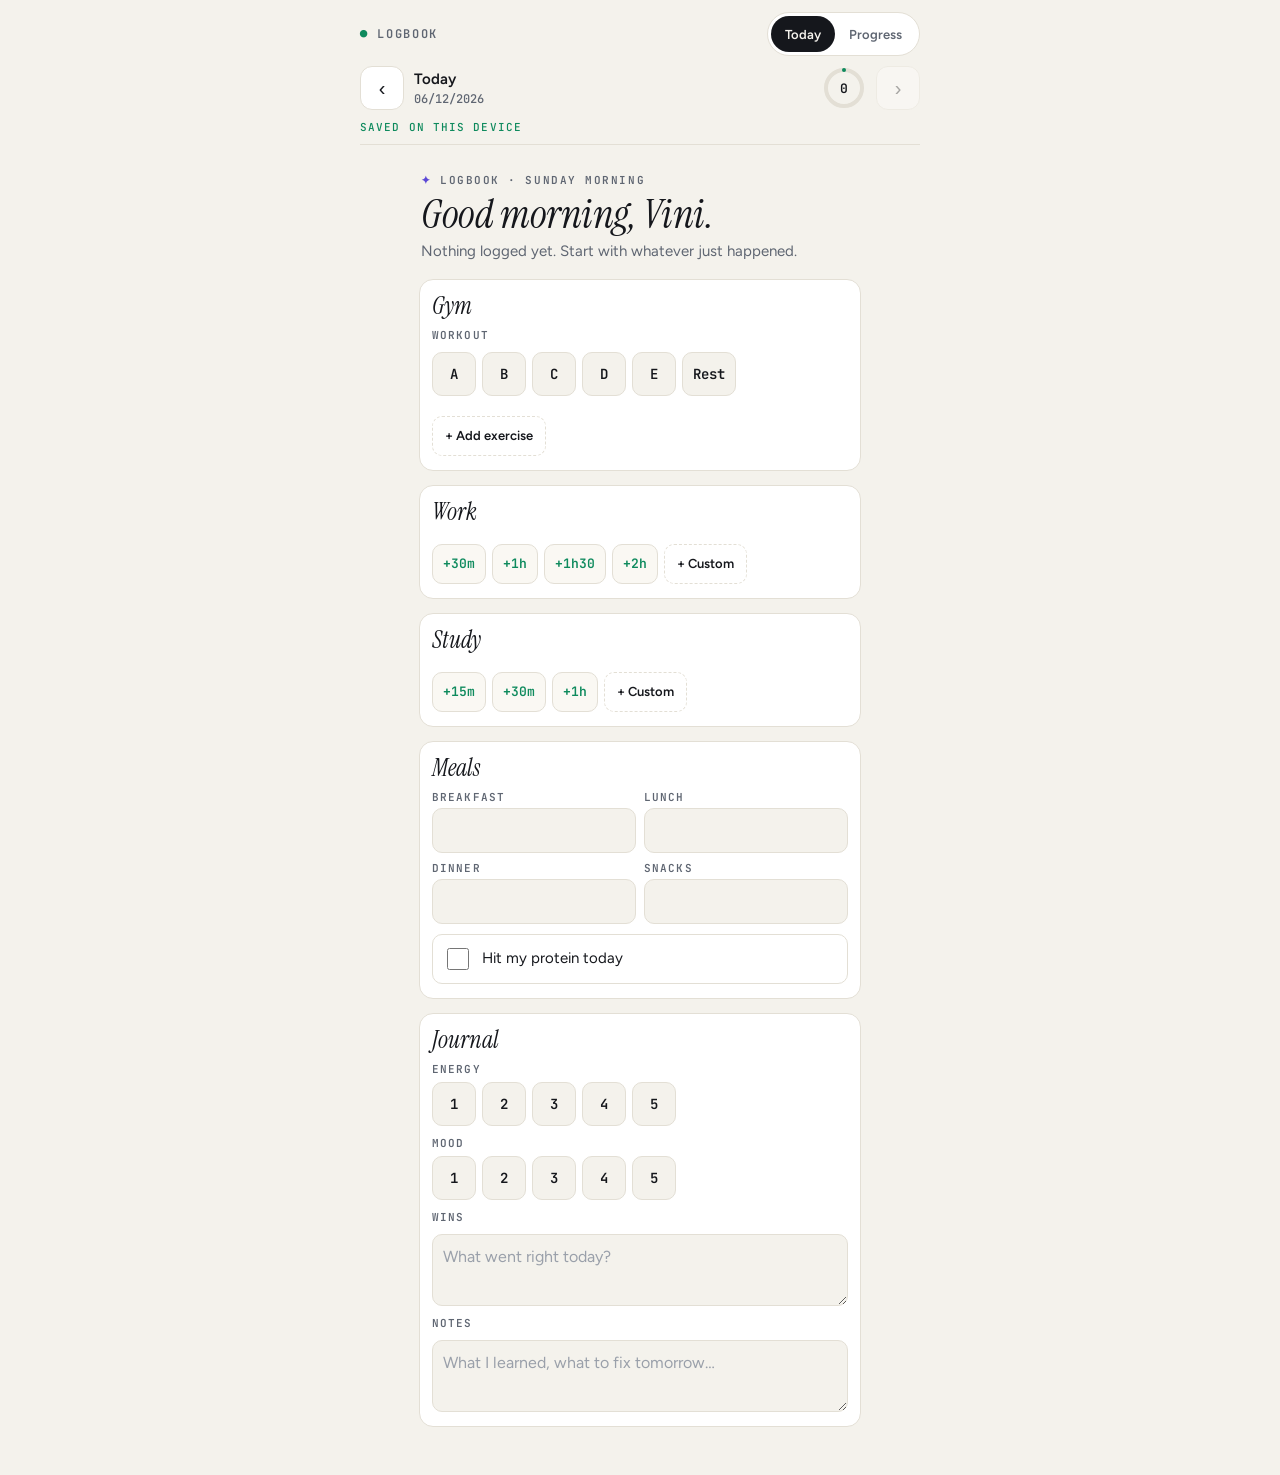
==== index.html @ b7c12eef "Port prototype to a PWA: split files, offline cache, icons, backup reminder Co-Authored-By: Claude O" ====
<!DOCTYPE html>
<html lang="en">
<head>
<meta charset="utf-8">
<meta name="viewport" content="width=device-width,initial-scale=1,viewport-fit=cover">
<meta name="theme-color" content="#0B0E14">
<link rel="manifest" href="manifest.json">
<link rel="icon" type="image/png" sizes="192x192" href="icons/icon-192.png">
<link rel="apple-touch-icon" href="icons/apple-touch-icon.png">
<meta name="apple-mobile-web-app-capable" content="yes">
<meta name="apple-mobile-web-app-status-bar-style" content="black-translucent">
<meta name="apple-mobile-web-app-title" content="Logbook">
<title>Vini's Logbook</title>
<link rel="preconnect" href="https://fonts.googleapis.com">
<link rel="stylesheet" href="https://fonts.googleapis.com/css2?family=Instrument+Serif:ital@0;1&family=Figtree:wght@400;500;600;700&family=JetBrains+Mono:wght@400;500;600&display=swap">
<link rel="stylesheet" href="styles.css">
</head>
<body>
<div class="wrap">
  <header>
    <div class="toprow">
      <div class="brand"><i>●</i> Logbook</div>
      <div class="tabs" role="tablist">
        <button id="tab-today" role="tab" aria-selected="true">Today</button>
        <button id="tab-progress" role="tab" aria-selected="false">Progress</button>
      </div>
    </div>
    <div class="datebar" id="datebar">
      <button class="iconbtn" id="prev" aria-label="Previous day">‹</button>
      <div class="d"><b id="dateMain"></b><small id="dateSub"></small></div>
      <div class="ring" title="Sections logged">
        <svg width="44" height="44" viewBox="0 0 44 44" aria-hidden="true"><circle class="track" cx="22" cy="22" r="18" fill="none" stroke-width="4"/><circle class="arc" id="ringArc" cx="22" cy="22" r="18" fill="none" stroke-width="4" stroke-linecap="round" stroke-dasharray="0 200"/></svg>
        <span id="ringNum" aria-label="sections logged">0</span>
      </div>
      <button class="iconbtn" id="next" aria-label="Next day">›</button>
    </div>
    <div class="status" id="status">Loading…</div>
  </header>

  <div id="notice" class="notice" hidden></div>

  <main id="view-today" class="wrap">
    <div class="hero">
      <div class="kicker" id="kicker"></div>
      <h1 id="heroTitle"></h1>
      <p id="heroLine"></p>
    </div>

    <section class="card">
      <div class="sechead"><h2>Gym <span class="ok" id="ok-gym" hidden>logged</span></h2><span class="total" id="gymTotal"></span></div>
      <span class="lbl">Workout</span>
      <div class="chips" id="treino"></div>
      <button class="loadlast" id="loadLast" hidden></button>
      <div class="colhead" id="gymHead"><span>Exercise</span><span>kg</span><span>Sets</span><span>Reps</span><span></span></div>
      <div id="gymList" class="list"></div>
      <div class="actions"><button class="add" id="addGym">+ Add exercise</button></div>
    </section>

    <section class="card">
      <div class="sechead"><h2>Work <span class="ok" id="ok-work" hidden>logged</span></h2><span class="total" id="workTotal"></span></div>
      <div id="workList" class="list"></div>
      <div class="actions" data-kind="work">
        <button class="quick" data-min="30">+30m</button><button class="quick" data-min="60">+1h</button><button class="quick" data-min="90">+1h30</button><button class="quick" data-min="120">+2h</button>
        <button class="add" id="addWork">+ Custom</button>
      </div>
    </section>

    <section class="card">
      <div class="sechead"><h2>Study <span class="ok" id="ok-study" hidden>logged</span></h2><span class="total" id="studyTotal"></span></div>
      <div id="studyList" class="list"></div>
      <div class="actions" data-kind="study">
        <button class="quick" data-min="15">+15m</button><button class="quick" data-min="30">+30m</button><button class="quick" data-min="60">+1h</button>
        <button class="add" id="addStudy">+ Custom</button>
      </div>
    </section>

    <section class="card">
      <div class="sechead"><h2>Meals <span class="ok" id="ok-meals" hidden>logged</span></h2></div>
      <div class="meals">
        <div><label class="lbl" for="m-breakfast">Breakfast</label><input id="m-breakfast" data-meal="breakfast" autocomplete="off"></div>
        <div><label class="lbl" for="m-lunch">Lunch</label><input id="m-lunch" data-meal="lunch" autocomplete="off"></div>
        <div><label class="lbl" for="m-dinner">Dinner</label><input id="m-dinner" data-meal="dinner" autocomplete="off"></div>
        <div><label class="lbl" for="m-snacks">Snacks</label><input id="m-snacks" data-meal="snacks" autocomplete="off"></div>
      </div>
      <label class="toggle" for="protein"><input type="checkbox" id="protein"> Hit my protein today</label>
    </section>

    <section class="card">
      <div class="sechead"><h2>Journal <span class="ok" id="ok-journal" hidden>logged</span></h2></div>
      <div class="scale"><span class="lbl">Energy</span><div class="chips" id="energy"></div></div>
      <div class="scale"><span class="lbl">Mood</span><div class="chips" id="mood"></div></div>
      <label class="lbl" for="wins">Wins</label>
      <textarea id="wins" placeholder="What went right today?"></textarea>
      <label class="lbl" for="notes">Notes</label>
      <textarea id="notes" placeholder="What I learned, what to fix tomorrow…"></textarea>
    </section>
  </main>

  <main id="view-progress" class="wrap" hidden>
    <div class="hero">
      <div class="kicker" id="pKicker"></div>
      <h1 id="pTitle"></h1>
      <p>Rolling 7-day windows, compared with the 7 days before.</p>
    </div>

    <section class="card goals">
      <div class="head"><span class="lbl">Your goals, live · tap one</span></div>
      <div id="goals"></div>
    </section>

    <div class="stats" id="stats"></div>

    <section class="card noticed">
      <span class="tag">✦ What the logbook noticed</span>
      <p id="insight"></p>
      <div class="ifoot"><div class="idots" id="idots"></div><button class="pill" id="nextInsight">Show me another</button></div>
    </section>

    <section class="card">
      <div class="sechead"><h2>Last 7 days</h2></div>
      <div class="legend"><span><i style="background:var(--violet)"></i>Work</span><span><i style="background:var(--mint)"></i>Study</span></div>
      <div class="bars" id="bars"></div>
      <div class="barlbl" id="barlbl"></div>
    </section>
    <section class="card">
      <div class="sechead"><h2>Logged days · 28d</h2><span class="total" id="k-gym"></span></div>
      <div class="dots" id="dots"></div>
    </section>
    <section class="card">
      <div class="sechead"><h2>Lifts</h2></div>
      <div style="overflow-x:auto"><table><thead><tr><th>Exercise</th><th class="n">Last</th><th class="n">Best</th><th class="n">4 wk</th></tr></thead><tbody id="lifts"></tbody></table></div>
    </section>
    <section class="card">
      <div class="sechead"><h2>Study topics · 28d</h2></div>
      <div style="overflow-x:auto"><table><tbody id="topics"></tbody></table></div>
    </section>
    <section class="card">
      <div class="sechead"><h2>Backup</h2></div>
      <div class="actions"><button class="add" id="exportBtn">Export backup (.json)</button><button class="add" id="importBtn">Import backup</button></div>
      <input type="file" id="importFile" accept="application/json,.json" hidden>
      <div class="hint" id="backupHint">Keeps a copy of every day. Import merges by most recent edit.</div>
    </section>
  </main>
</div>

<script src="app.js"></script>
</body>
</html>
---- styles.css ----
/* Layout: one mobile column. Sticky header (title, tabs, date bar with a 5-section completion ring).
   Today = editorial greeting + five log cards. Progress = goals with sparklines, stat chips,
   one "noticed" insight at a time, then charts and tables. Dark-first, light theme via OS setting. */
:root{
  --bg:#0B0E14; --surface:#121722; --surface-2:#171D2A; --line:#232B3B; --fg:#E9EDF5; --muted:#8B95A8; --faint:#5B6578;
  --mint:#5EE6B0; --mint-soft:rgba(94,230,176,.12); --amber:#F2B84B; --amber-soft:rgba(242,184,75,.13);
  --violet:#A99BFF; --violet-soft:rgba(169,155,255,.13); --on-accent:#06120D;
  --serif:"Instrument Serif", Georgia, serif;
  --body:"Figtree", system-ui, -apple-system, "Segoe UI", sans-serif;
  --mono:"JetBrains Mono", ui-monospace, Menlo, monospace;
  --r:14px; color-scheme:dark;
}
@media (prefers-color-scheme: light){:root{
  --bg:#F4F2EC; --surface:#FFFFFF; --surface-2:#FAF8F3; --line:#E3DFD5; --fg:#15171C; --muted:#5F6672; --faint:#9AA0AA;
  --mint:#0E8A5D; --mint-soft:rgba(14,138,93,.10); --amber:#A2640A; --amber-soft:rgba(162,100,10,.10);
  --violet:#5B48D6; --violet-soft:rgba(91,72,214,.10); --on-accent:#FFFFFF; color-scheme:light}}
*{box-sizing:border-box}
html{-webkit-text-size-adjust:100%}
body{margin:0;background:var(--bg);color:var(--fg);font-family:var(--body);font-size:15px;line-height:1.45;
  padding-left:max(16px,env(safe-area-inset-left,0px));padding-right:max(16px,env(safe-area-inset-right,0px));
  padding-bottom:calc(48px + env(safe-area-inset-bottom,0px))}
body::before{content:"";position:fixed;inset:0 0 auto;height:env(safe-area-inset-top,0px);z-index:10;background:var(--bg)}
.wrap{max-width:560px;margin:0 auto;display:flex;flex-direction:column;gap:14px}
[hidden]{display:none!important}

/* header */
header{position:sticky;top:env(safe-area-inset-top,0px);z-index:5;background:var(--bg);padding-block:12px 10px;display:flex;flex-direction:column;gap:10px;border-bottom:1px solid var(--line)}
.toprow{display:flex;align-items:center;justify-content:space-between;gap:8px}
.brand{font:600 12px var(--mono);letter-spacing:.14em;text-transform:uppercase;color:var(--muted)}
.brand i{font-style:normal;color:var(--mint)}
.tabs{display:flex;background:var(--surface);border:1px solid var(--line);border-radius:999px;padding:3px}
.tabs button{border:0;background:none;color:var(--muted);font:600 13px var(--body);min-height:36px;padding:0 14px;border-radius:999px;cursor:pointer}
.tabs button[aria-selected="true"]{background:var(--fg);color:var(--bg)}
.datebar{display:flex;align-items:center;gap:10px}
.datebar .d{flex:1;min-width:0}
.datebar .d b{display:block;font-weight:600}
.datebar .d small{display:block;color:var(--muted);font:500 12px var(--mono)}
.iconbtn{width:44px;height:44px;flex:none;border-radius:12px;border:1px solid var(--line);background:var(--surface);color:var(--fg);font-size:20px;cursor:pointer}
.iconbtn:disabled{opacity:.35;cursor:default}
.ring{position:relative;width:44px;height:44px;flex:none}
.ring svg{transform:rotate(-90deg)}
.ring span{position:absolute;inset:0;display:grid;place-items:center;font:600 13px var(--mono)}
.ring .track{stroke:var(--line)} .ring .arc{stroke:var(--mint);transition:stroke-dasharray .3s ease}
.status{font:500 11px var(--mono);color:var(--muted);text-transform:uppercase;letter-spacing:.08em}
.status.ok{color:var(--mint);background:none;padding:0;border-radius:0;font:500 11px var(--mono)} .status.err{color:var(--amber)}

/* hero */
.hero{padding:14px 2px 2px;display:flex;flex-direction:column;gap:6px}
.kicker{font:600 11px var(--mono);letter-spacing:.14em;text-transform:uppercase;color:var(--muted)}
.kicker::before{content:"✦ ";color:var(--violet)}
.hero h1{font:italic 400 40px/1.05 var(--serif);margin:0;letter-spacing:-.01em}
.hero p{margin:0;color:var(--muted)}
.hero p b{color:var(--fg);font-weight:600}

/* cards */
section.card{background:var(--surface);border:1px solid var(--line);border-radius:var(--r);padding:14px 12px;display:flex;flex-direction:column;gap:10px}
.sechead{display:flex;align-items:center;justify-content:space-between;gap:8px;min-height:24px}
h2{font:italic 400 24px/1 var(--serif);margin:0;display:flex;align-items:center;gap:8px}
.ok{font:600 10px var(--mono);letter-spacing:.1em;text-transform:uppercase;color:var(--mint);background:var(--mint-soft);border-radius:999px;padding:3px 8px}
.total{font:500 13px var(--mono);color:var(--mint)}
.lbl{font:600 11px var(--mono);text-transform:uppercase;letter-spacing:.1em;color:var(--muted)}
input,textarea{font:inherit;font-size:16px;color:var(--fg);background:var(--bg);border:1px solid var(--line);border-radius:10px;padding:10px;width:100%;min-width:0;min-height:44px}
input::placeholder,textarea::placeholder{color:var(--faint)}
input:focus,textarea:focus,button:focus-visible,summary:focus-visible{outline:2px solid var(--mint);outline-offset:1px}
textarea{resize:vertical;min-height:72px}
.num{font-family:var(--mono);text-align:center;padding-inline:4px}
.row{display:grid;gap:6px;align-items:center}
.row.gym,.colhead{grid-template-columns:1fr 60px 46px 46px 32px}
.row.time{grid-template-columns:72px 1fr 32px}
.colhead{display:grid;gap:6px;font:600 10px var(--mono);color:var(--muted);text-transform:uppercase;letter-spacing:.08em}
.colhead span:not(:first-child){text-align:center}
.hint{font-size:12px;color:var(--muted);margin-top:-4px;padding-left:2px}
.hint b{color:var(--fg);font:500 12px var(--mono)}
.hint .up{color:var(--mint);font-weight:600}
.list{display:flex;flex-direction:column;gap:8px}
.del{width:32px;height:44px;border:0;background:none;color:var(--faint);font-size:20px;cursor:pointer;border-radius:8px}
.del:hover{color:var(--amber)}
.actions{display:flex;flex-wrap:wrap;gap:6px;align-items:center}
.add{border:1px dashed var(--line);background:none;color:var(--fg);font:600 13px var(--body);min-height:40px;padding:0 12px;border-radius:10px;cursor:pointer}
.quick{border:1px solid var(--line);background:var(--surface-2);color:var(--mint);font:600 13px var(--mono);min-height:40px;padding:0 10px;border-radius:10px;cursor:pointer}
.chips{display:flex;flex-wrap:wrap;gap:6px}
.chip{border:1px solid var(--line);background:var(--bg);color:var(--fg);font:600 14px var(--mono);min-width:44px;height:44px;border-radius:10px;cursor:pointer;padding:0 10px}
.chip[aria-pressed="true"]{background:var(--mint);border-color:var(--mint);color:var(--on-accent)}
.loadlast{display:flex;justify-content:space-between;align-items:center;gap:8px;width:100%;min-height:48px;border:1px solid var(--violet);background:var(--violet-soft);color:var(--fg);font:600 14px var(--body);border-radius:10px;padding:8px 12px;cursor:pointer;text-align:left}
.loadlast small{font:500 12px var(--mono);color:var(--muted)}
.meals{display:grid;grid-template-columns:1fr 1fr;gap:8px}
.meals>div{display:flex;flex-direction:column;gap:4px;min-width:0}
.toggle{display:flex;align-items:center;gap:10px;min-height:48px;padding:10px;border:1px solid var(--line);border-radius:10px;cursor:pointer;user-select:none}
.toggle input{width:22px;height:22px;min-height:0;accent-color:var(--mint)}
.scale{display:flex;flex-direction:column;gap:6px}

/* progress */
.goals{padding:6px 12px}
.goals .head{display:flex;justify-content:space-between;padding:6px 0 4px}
details.goal{border-top:1px solid var(--line)}
details.goal:first-of-type{border-top:0}
details.goal summary{list-style:none;display:grid;grid-template-columns:1fr auto 64px;align-items:center;gap:10px;padding:12px 0;cursor:pointer}
details.goal summary::-webkit-details-marker{display:none}
.gname b{display:block;font-weight:700}
.gname small{font:500 10px var(--mono);letter-spacing:.08em;text-transform:uppercase;color:var(--muted)}
.spark{display:block}
.spark.up{color:var(--mint)} .spark.down{color:var(--amber)} .spark.flat{color:var(--muted)}
.trend{text-align:right}
.trend b{display:block;font:600 13px var(--mono)}
.trend small{font:500 10px var(--mono);letter-spacing:.08em;text-transform:uppercase;color:var(--muted)}
.trend.up b{color:var(--mint)} .trend.down b{color:var(--amber)}
.gdetail{margin:0 0 12px;padding:10px 12px;border-radius:10px;background:var(--surface-2);font-size:14px;color:var(--muted)}
.gdetail b{color:var(--fg)}
.stats{display:flex;flex-wrap:wrap;gap:6px}
.stat{font:600 11px var(--mono);letter-spacing:.06em;text-transform:uppercase;color:var(--muted);border:1px solid var(--line);border-radius:8px;padding:6px 8px;background:var(--surface)}
.stat b{color:var(--fg);font-weight:600;margin-left:4px}
.stat b.good{color:var(--mint)} .stat b.warn{color:var(--amber)}
.noticed{border-color:color-mix(in srgb,var(--violet) 45%,var(--line))}
.noticed .tag{font:600 10px var(--mono);letter-spacing:.1em;text-transform:uppercase;color:var(--violet)}
.noticed p{margin:0;font-size:18px;line-height:1.4;font-weight:600}
.noticed mark{background:none;color:var(--mint)}
.noticed mark.warn{color:var(--amber)}
.ifoot{display:flex;justify-content:space-between;align-items:center;gap:8px}
.idots{display:flex;gap:5px}
.idots i{width:6px;height:6px;border-radius:50%;background:var(--line)}
.idots i.on{background:var(--violet)}
.pill{border:1px solid var(--line);background:var(--surface-2);color:var(--fg);font:600 13px var(--body);min-height:40px;padding:0 14px;border-radius:999px;cursor:pointer}
.bars{display:grid;grid-template-columns:repeat(7,1fr);gap:6px;align-items:end;height:140px;padding-top:8px}
.bar{display:flex;flex-direction:column;justify-content:flex-end;height:100%;gap:2px}
.bar i{display:block;border-radius:4px 4px 2px 2px;min-height:2px}
.bar .w{background:var(--violet)} .bar .s{background:var(--mint)}
.barlbl{display:grid;grid-template-columns:repeat(7,1fr);gap:6px;font:500 11px var(--mono);color:var(--muted);text-align:center}
.legend{display:flex;gap:14px;font-size:12px;color:var(--muted)}
.legend i{display:inline-block;width:10px;height:10px;border-radius:3px;margin-right:5px;vertical-align:-1px}
table{width:100%;border-collapse:collapse;font-size:14px}
td,th{padding:9px 4px;border-bottom:1px solid var(--line);text-align:left}
tr:last-child td{border-bottom:0}
th{font:600 10px var(--mono);color:var(--muted);text-transform:uppercase;letter-spacing:.08em}
td.n,th.n{font-family:var(--mono);text-align:right;font-variant-numeric:tabular-nums}
td.pos{color:var(--mint)} td.neg{color:var(--amber)}
.empty{color:var(--muted);font-size:14px;padding:6px 0}
.dots{display:grid;grid-template-columns:repeat(14,1fr);gap:4px}
.dots i{aspect-ratio:1;border-radius:4px;background:var(--line)}
.dots i.on{background:var(--mint)}
.notice{background:var(--violet-soft);border-radius:10px;padding:10px 12px;font-size:13px}
@media (max-width:400px){.row.gym,.colhead{grid-template-columns:1fr 52px 38px 38px 26px;gap:5px}}
@media (max-width:380px){.hero h1{font-size:34px}}
@media (prefers-reduced-motion:reduce){*{transition:none!important}}
.notice .pill{margin-left:6px;min-height:36px}
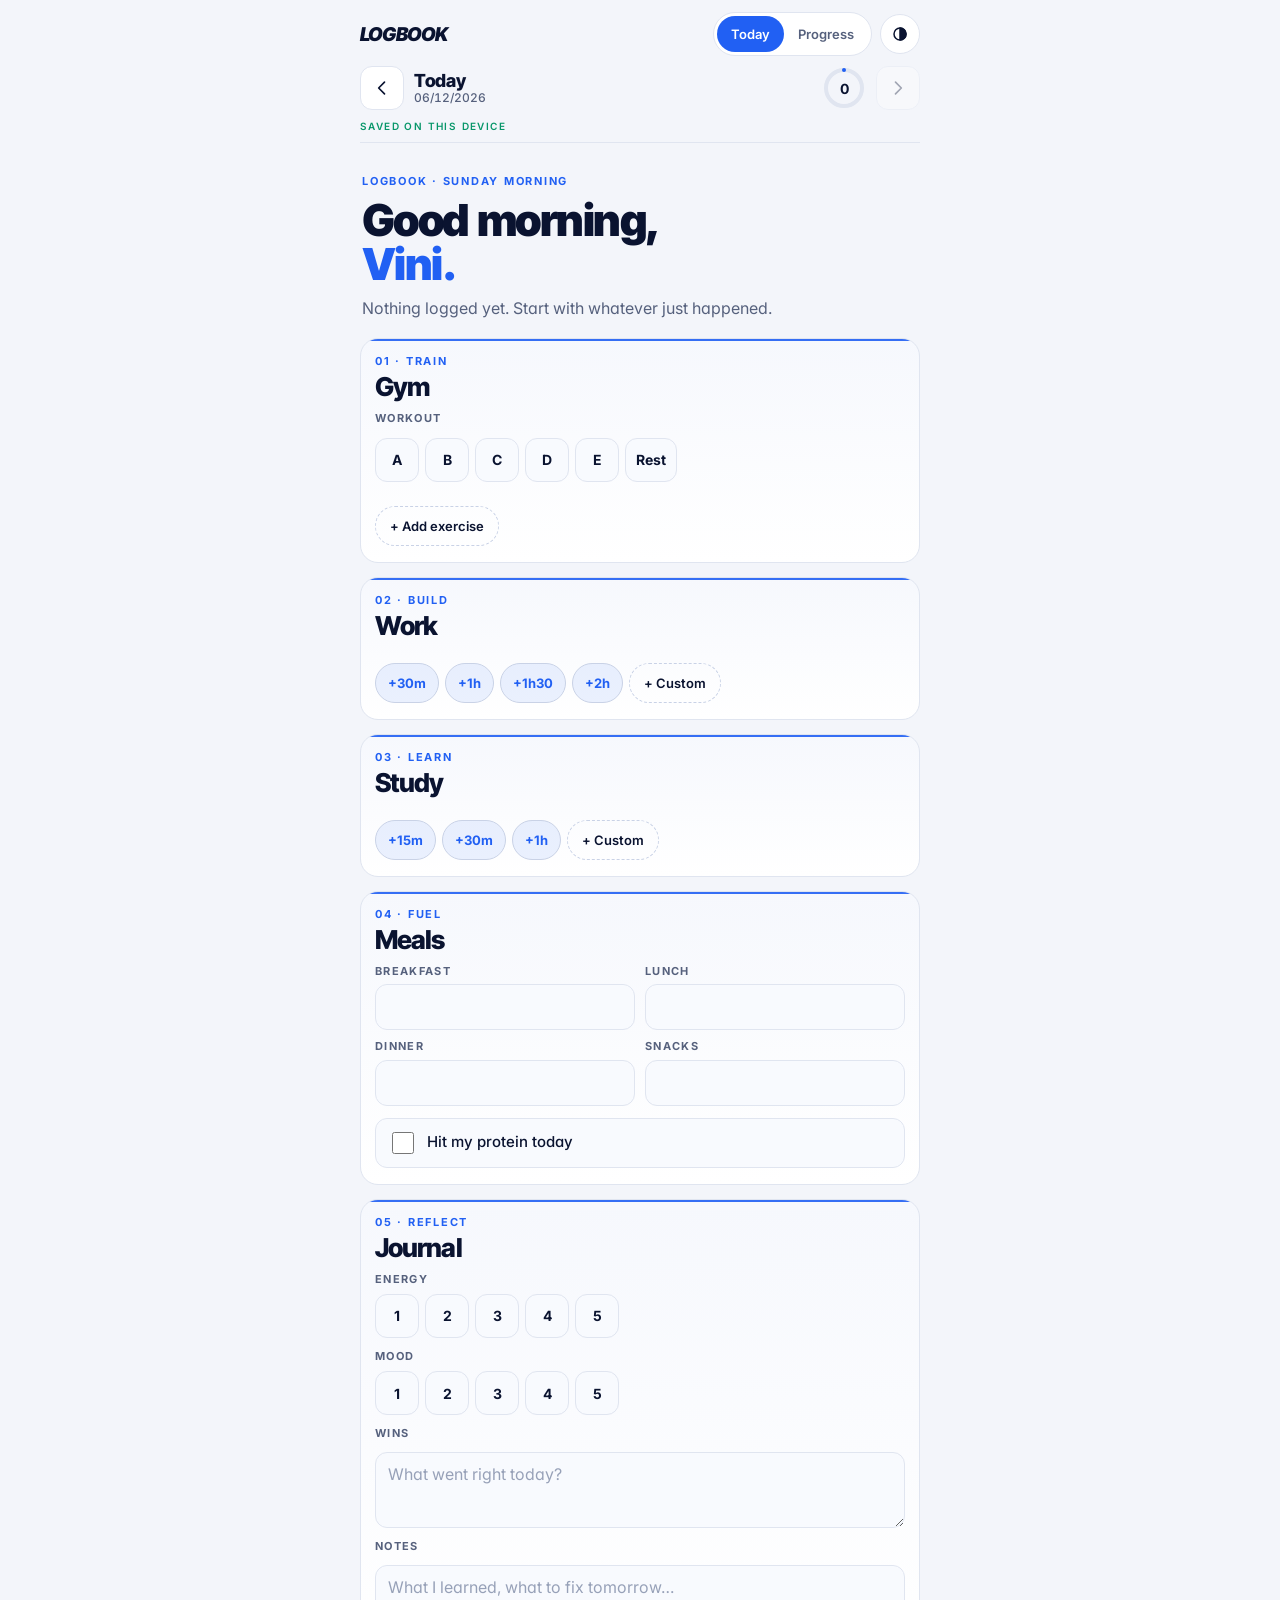
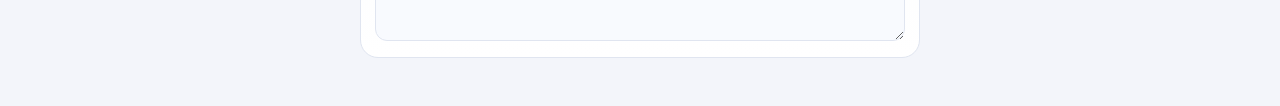
==== commit 327c6065: "Redesign: navy theme, Inter Tight type, theme toggle, green done cards Co-Authored-By: Claude Opus 5" ====
--- a/index.html
+++ b/index.html
@@ -3,7 +3,7 @@
 <head>
 <meta charset="utf-8">
 <meta name="viewport" content="width=device-width,initial-scale=1,viewport-fit=cover">
-<meta name="theme-color" content="#0B0E14">
+<meta name="theme-color" content="#060B1E">
 <link rel="manifest" href="manifest.json">
 <link rel="icon" type="image/png" sizes="192x192" href="icons/icon-192.png">
 <link rel="apple-touch-icon" href="icons/apple-touch-icon.png">
@@ -11,28 +11,34 @@
 <meta name="apple-mobile-web-app-status-bar-style" content="black-translucent">
 <meta name="apple-mobile-web-app-title" content="Logbook">
 <title>Vini's Logbook</title>
+<script>
+/* Apply the saved theme before the page paints, so it never flashes the wrong colors. */
+(function(){try{var t=localStorage.getItem("logbook-theme");if(t==="dark"||t==="light")document.documentElement.dataset.theme=t}catch(e){}})();
+</script>
 <link rel="preconnect" href="https://fonts.googleapis.com">
-<link rel="stylesheet" href="https://fonts.googleapis.com/css2?family=Instrument+Serif:ital@0;1&family=Figtree:wght@400;500;600;700&family=JetBrains+Mono:wght@400;500;600&display=swap">
+<link rel="preconnect" href="https://fonts.gstatic.com" crossorigin>
+<link rel="stylesheet" href="https://fonts.googleapis.com/css2?family=Inter:wght@400;500;600;700&family=Inter+Tight:wght@700;800;900&display=swap">
 <link rel="stylesheet" href="styles.css">
 </head>
 <body>
 <div class="wrap">
   <header>
     <div class="toprow">
-      <div class="brand"><i>●</i> Logbook</div>
+      <div class="brand">Logbook</div>
       <div class="tabs" role="tablist">
         <button id="tab-today" role="tab" aria-selected="true">Today</button>
         <button id="tab-progress" role="tab" aria-selected="false">Progress</button>
       </div>
+      <button class="iconbtn theme" id="themeBtn" aria-label="Theme"></button>
     </div>
     <div class="datebar" id="datebar">
-      <button class="iconbtn" id="prev" aria-label="Previous day">‹</button>
+      <button class="iconbtn" id="prev" aria-label="Previous day"><svg viewBox="0 0 24 24" aria-hidden="true"><path d="M15 5l-7 7 7 7"/></svg></button>
       <div class="d"><b id="dateMain"></b><small id="dateSub"></small></div>
       <div class="ring" title="Sections logged">
         <svg width="44" height="44" viewBox="0 0 44 44" aria-hidden="true"><circle class="track" cx="22" cy="22" r="18" fill="none" stroke-width="4"/><circle class="arc" id="ringArc" cx="22" cy="22" r="18" fill="none" stroke-width="4" stroke-linecap="round" stroke-dasharray="0 200"/></svg>
         <span id="ringNum" aria-label="sections logged">0</span>
       </div>
-      <button class="iconbtn" id="next" aria-label="Next day">›</button>
+      <button class="iconbtn" id="next" aria-label="Next day"><svg viewBox="0 0 24 24" aria-hidden="true"><path d="M9 5l7 7-7 7"/></svg></button>
     </div>
     <div class="status" id="status">Loading…</div>
   </header>
@@ -47,7 +53,10 @@
     </div>
 
     <section class="card">
-      <div class="sechead"><h2>Gym <span class="ok" id="ok-gym" hidden>logged</span></h2><span class="total" id="gymTotal"></span></div>
+      <div class="sechead">
+        <div class="tt"><span class="kick">01 · Train</span><h2>Gym</h2></div>
+        <div class="side"><span class="total" id="gymTotal"></span><span class="check" id="ok-gym" hidden></span></div>
+      </div>
       <span class="lbl">Workout</span>
       <div class="chips" id="treino"></div>
       <button class="loadlast" id="loadLast" hidden></button>
@@ -57,7 +66,10 @@
     </section>
 
     <section class="card">
-      <div class="sechead"><h2>Work <span class="ok" id="ok-work" hidden>logged</span></h2><span class="total" id="workTotal"></span></div>
+      <div class="sechead">
+        <div class="tt"><span class="kick">02 · Build</span><h2>Work</h2></div>
+        <div class="side"><span class="total" id="workTotal"></span><span class="check" id="ok-work" hidden></span></div>
+      </div>
       <div id="workList" class="list"></div>
       <div class="actions" data-kind="work">
         <button class="quick" data-min="30">+30m</button><button class="quick" data-min="60">+1h</button><button class="quick" data-min="90">+1h30</button><button class="quick" data-min="120">+2h</button>
@@ -66,7 +78,10 @@
     </section>
 
     <section class="card">
-      <div class="sechead"><h2>Study <span class="ok" id="ok-study" hidden>logged</span></h2><span class="total" id="studyTotal"></span></div>
+      <div class="sechead">
+        <div class="tt"><span class="kick">03 · Learn</span><h2>Study</h2></div>
+        <div class="side"><span class="total" id="studyTotal"></span><span class="check" id="ok-study" hidden></span></div>
+      </div>
       <div id="studyList" class="list"></div>
       <div class="actions" data-kind="study">
         <button class="quick" data-min="15">+15m</button><button class="quick" data-min="30">+30m</button><button class="quick" data-min="60">+1h</button>
@@ -75,7 +90,10 @@
     </section>
 
     <section class="card">
-      <div class="sechead"><h2>Meals <span class="ok" id="ok-meals" hidden>logged</span></h2></div>
+      <div class="sechead">
+        <div class="tt"><span class="kick">04 · Fuel</span><h2>Meals</h2></div>
+        <div class="side"><span class="check" id="ok-meals" hidden></span></div>
+      </div>
       <div class="meals">
         <div><label class="lbl" for="m-breakfast">Breakfast</label><input id="m-breakfast" data-meal="breakfast" autocomplete="off"></div>
         <div><label class="lbl" for="m-lunch">Lunch</label><input id="m-lunch" data-meal="lunch" autocomplete="off"></div>
@@ -86,7 +104,10 @@
     </section>
 
     <section class="card">
-      <div class="sechead"><h2>Journal <span class="ok" id="ok-journal" hidden>logged</span></h2></div>
+      <div class="sechead">
+        <div class="tt"><span class="kick">05 · Reflect</span><h2>Journal</h2></div>
+        <div class="side"><span class="check" id="ok-journal" hidden></span></div>
+      </div>
       <div class="scale"><span class="lbl">Energy</span><div class="chips" id="energy"></div></div>
       <div class="scale"><span class="lbl">Mood</span><div class="chips" id="mood"></div></div>
       <label class="lbl" for="wins">Wins</label>
@@ -104,38 +125,38 @@
     </div>
 
     <section class="card goals">
-      <div class="head"><span class="lbl">Your goals, live · tap one</span></div>
+      <div class="head"><span class="kick">Your goals, live · tap one</span></div>
       <div id="goals"></div>
     </section>
 
     <div class="stats" id="stats"></div>
 
     <section class="card noticed">
-      <span class="tag">✦ What the logbook noticed</span>
+      <span class="kick">What the logbook noticed</span>
       <p id="insight"></p>
       <div class="ifoot"><div class="idots" id="idots"></div><button class="pill" id="nextInsight">Show me another</button></div>
     </section>
 
     <section class="card">
-      <div class="sechead"><h2>Last 7 days</h2></div>
-      <div class="legend"><span><i style="background:var(--violet)"></i>Work</span><span><i style="background:var(--mint)"></i>Study</span></div>
+      <div class="sechead"><div class="tt"><span class="kick">Hours</span><h2>Last 7 days</h2></div></div>
+      <div class="legend"><span><i class="lw"></i>Work</span><span><i class="ls"></i>Study</span></div>
       <div class="bars" id="bars"></div>
       <div class="barlbl" id="barlbl"></div>
     </section>
     <section class="card">
-      <div class="sechead"><h2>Logged days · 28d</h2><span class="total" id="k-gym"></span></div>
+      <div class="sechead"><div class="tt"><span class="kick">Consistency · 28 days</span><h2>Logged days</h2></div><span class="total" id="k-gym"></span></div>
       <div class="dots" id="dots"></div>
     </section>
     <section class="card">
-      <div class="sechead"><h2>Lifts</h2></div>
+      <div class="sechead"><div class="tt"><span class="kick">Strength</span><h2>Lifts</h2></div></div>
       <div style="overflow-x:auto"><table><thead><tr><th>Exercise</th><th class="n">Last</th><th class="n">Best</th><th class="n">4 wk</th></tr></thead><tbody id="lifts"></tbody></table></div>
     </section>
     <section class="card">
-      <div class="sechead"><h2>Study topics · 28d</h2></div>
+      <div class="sechead"><div class="tt"><span class="kick">Learning · 28 days</span><h2>Study topics</h2></div></div>
       <div style="overflow-x:auto"><table><tbody id="topics"></tbody></table></div>
     </section>
     <section class="card">
-      <div class="sechead"><h2>Backup</h2></div>
+      <div class="sechead"><div class="tt"><span class="kick">Safety</span><h2>Backup</h2></div></div>
       <div class="actions"><button class="add" id="exportBtn">Export backup (.json)</button><button class="add" id="importBtn">Import backup</button></div>
       <input type="file" id="importFile" accept="application/json,.json" hidden>
       <div class="hint" id="backupHint">Keeps a copy of every day. Import merges by most recent edit.</div>
--- a/styles.css
+++ b/styles.css
@@ -1,144 +1,198 @@
-/* Layout: one mobile column. Sticky header (title, tabs, date bar with a 5-section completion ring).
-   Today = editorial greeting + five log cards. Progress = goals with sparklines, stat chips,
-   one "noticed" insight at a time, then charts and tables. Dark-first, light theme via OS setting. */
+/* Layout: one mobile column. Sticky header (brand, tabs, theme button, date bar with a 5-section ring).
+   Today = big greeting + five numbered cards; a card turns green with a check once that section is logged.
+   Progress = goals with sparklines, stat chips, one insight at a time, then charts and tables.
+   Theme: dark by default. Auto follows the phone; the header button can force dark or light. */
+
+/* ---------- tokens ---------- */
 :root{
-  --bg:#0B0E14; --surface:#121722; --surface-2:#171D2A; --line:#232B3B; --fg:#E9EDF5; --muted:#8B95A8; --faint:#5B6578;
-  --mint:#5EE6B0; --mint-soft:rgba(94,230,176,.12); --amber:#F2B84B; --amber-soft:rgba(242,184,75,.13);
-  --violet:#A99BFF; --violet-soft:rgba(169,155,255,.13); --on-accent:#06120D;
-  --serif:"Instrument Serif", Georgia, serif;
-  --body:"Figtree", system-ui, -apple-system, "Segoe UI", sans-serif;
-  --mono:"JetBrains Mono", ui-monospace, Menlo, monospace;
-  --r:14px; color-scheme:dark;
+  --bg:#060B1E; --bg-glow:rgba(43,98,255,.22);
+  --surface:#0C1430; --surface-2:#111B3D; --field:#081029;
+  --line:#1C2A52; --line-strong:#2A3C70;
+  --fg:#EEF2FF; --muted:#9AA6C6; --faint:#5D6A8F;
+  --accent:#3D7BFF; --accent-hi:#5B93FF; --accent-soft:rgba(61,123,255,.14); --on-accent:#FFFFFF;
+  --good:#34D399; --good-soft:rgba(52,211,153,.12); --good-line:rgba(52,211,153,.45);
+  --warn:#F5B544; --warn-soft:rgba(245,181,68,.13);
+  --study:#8FB4FF;
+  --head:"Inter Tight", "Inter", system-ui, -apple-system, "Segoe UI", sans-serif;
+  --body:"Inter", system-ui, -apple-system, "Segoe UI", sans-serif;
+  --r:18px; color-scheme:dark;
 }
-@media (prefers-color-scheme: light){:root{
-  --bg:#F4F2EC; --surface:#FFFFFF; --surface-2:#FAF8F3; --line:#E3DFD5; --fg:#15171C; --muted:#5F6672; --faint:#9AA0AA;
-  --mint:#0E8A5D; --mint-soft:rgba(14,138,93,.10); --amber:#A2640A; --amber-soft:rgba(162,100,10,.10);
-  --violet:#5B48D6; --violet-soft:rgba(91,72,214,.10); --on-accent:#FFFFFF; color-scheme:light}}
+@media (prefers-color-scheme: light){
+  :root:not([data-theme="dark"]){
+    --bg:#F3F5FA; --bg-glow:rgba(61,123,255,.10);
+    --surface:#FFFFFF; --surface-2:#F6F8FD; --field:#F8FAFE;
+    --line:#E0E5F0; --line-strong:#C9D2E6;
+    --fg:#0A1330; --muted:#56617D; --faint:#97A1B8;
+    --accent:#2160F3; --accent-hi:#2160F3; --accent-soft:rgba(33,96,243,.09);
+    --good:#079669; --good-soft:rgba(7,150,105,.09); --good-line:rgba(7,150,105,.40);
+    --warn:#B26A00; --warn-soft:rgba(178,106,0,.10);
+    --study:#7FA6F7; color-scheme:light}
+}
+:root[data-theme="light"]{
+  --bg:#F3F5FA; --bg-glow:rgba(61,123,255,.10);
+  --surface:#FFFFFF; --surface-2:#F6F8FD; --field:#F8FAFE;
+  --line:#E0E5F0; --line-strong:#C9D2E6;
+  --fg:#0A1330; --muted:#56617D; --faint:#97A1B8;
+  --accent:#2160F3; --accent-hi:#2160F3; --accent-soft:rgba(33,96,243,.09);
+  --good:#079669; --good-soft:rgba(7,150,105,.09); --good-line:rgba(7,150,105,.40);
+  --warn:#B26A00; --warn-soft:rgba(178,106,0,.10);
+  --study:#7FA6F7; color-scheme:light}
+
+/* ---------- base ---------- */
 *{box-sizing:border-box}
-html{-webkit-text-size-adjust:100%}
-body{margin:0;background:var(--bg);color:var(--fg);font-family:var(--body);font-size:15px;line-height:1.45;
+html{-webkit-text-size-adjust:100%;background:var(--bg)}
+body{margin:0;background:var(--bg);color:var(--fg);font-family:var(--body);font-size:15px;line-height:1.5;
+  font-feature-settings:"cv11","ss01";-webkit-font-smoothing:antialiased;
   padding-left:max(16px,env(safe-area-inset-left,0px));padding-right:max(16px,env(safe-area-inset-right,0px));
   padding-bottom:calc(48px + env(safe-area-inset-bottom,0px))}
+body::after{content:"";position:fixed;inset:-20% -30% auto auto;width:80vw;height:60vh;z-index:-1;pointer-events:none;
+  background:radial-gradient(closest-side,var(--bg-glow),transparent)}
 body::before{content:"";position:fixed;inset:0 0 auto;height:env(safe-area-inset-top,0px);z-index:10;background:var(--bg)}
 .wrap{max-width:560px;margin:0 auto;display:flex;flex-direction:column;gap:14px}
 [hidden]{display:none!important}
+button{-webkit-tap-highlight-color:transparent}
 
-/* header */
-header{position:sticky;top:env(safe-area-inset-top,0px);z-index:5;background:var(--bg);padding-block:12px 10px;display:flex;flex-direction:column;gap:10px;border-bottom:1px solid var(--line)}
-.toprow{display:flex;align-items:center;justify-content:space-between;gap:8px}
-.brand{font:600 12px var(--mono);letter-spacing:.14em;text-transform:uppercase;color:var(--muted)}
-.brand i{font-style:normal;color:var(--mint)}
+/* ---------- type helpers ---------- */
+.kick,.kicker,.lbl,.colhead,th{font:700 11px/1.2 var(--body);letter-spacing:.16em;text-transform:uppercase}
+.kick,.kicker{color:var(--accent-hi)}
+.lbl,.colhead,th{color:var(--muted);letter-spacing:.12em}
+.n,.num,.total,.trend b,.stat b,.ring span,.chip,.quick{font-variant-numeric:tabular-nums}
+
+/* ---------- header ---------- */
+header{position:sticky;top:env(safe-area-inset-top,0px);z-index:5;background:var(--bg);padding-block:12px 10px;
+  display:flex;flex-direction:column;gap:10px;border-bottom:1px solid var(--line)}
+.toprow{display:flex;align-items:center;gap:8px}
+.brand{font:900 19px/1 var(--head);letter-spacing:-.04em;text-transform:uppercase;font-style:italic;flex:1}
 .tabs{display:flex;background:var(--surface);border:1px solid var(--line);border-radius:999px;padding:3px}
 .tabs button{border:0;background:none;color:var(--muted);font:600 13px var(--body);min-height:36px;padding:0 14px;border-radius:999px;cursor:pointer}
-.tabs button[aria-selected="true"]{background:var(--fg);color:var(--bg)}
+.tabs button[aria-selected="true"]{background:var(--accent);color:var(--on-accent)}
 .datebar{display:flex;align-items:center;gap:10px}
 .datebar .d{flex:1;min-width:0}
-.datebar .d b{display:block;font-weight:600}
-.datebar .d small{display:block;color:var(--muted);font:500 12px var(--mono)}
-.iconbtn{width:44px;height:44px;flex:none;border-radius:12px;border:1px solid var(--line);background:var(--surface);color:var(--fg);font-size:20px;cursor:pointer}
+.datebar .d b{display:block;font:800 18px/1.1 var(--head);letter-spacing:-.02em}
+.datebar .d small{display:block;color:var(--muted);font:500 12px var(--body);font-variant-numeric:tabular-nums}
+.iconbtn{width:44px;height:44px;flex:none;display:grid;place-items:center;border-radius:12px;border:1px solid var(--line);
+  background:var(--surface);color:var(--fg);cursor:pointer;padding:0}
+.iconbtn svg{width:20px;height:20px;fill:none;stroke:currentColor;stroke-width:2;stroke-linecap:round;stroke-linejoin:round}
+.iconbtn.theme{width:40px;height:40px;border-radius:999px}
+.iconbtn.theme svg{width:18px;height:18px}
 .iconbtn:disabled{opacity:.35;cursor:default}
 .ring{position:relative;width:44px;height:44px;flex:none}
 .ring svg{transform:rotate(-90deg)}
-.ring span{position:absolute;inset:0;display:grid;place-items:center;font:600 13px var(--mono)}
-.ring .track{stroke:var(--line)} .ring .arc{stroke:var(--mint);transition:stroke-dasharray .3s ease}
-.status{font:500 11px var(--mono);color:var(--muted);text-transform:uppercase;letter-spacing:.08em}
-.status.ok{color:var(--mint);background:none;padding:0;border-radius:0;font:500 11px var(--mono)} .status.err{color:var(--amber)}
+.ring span{position:absolute;inset:0;display:grid;place-items:center;font:700 14px var(--body)}
+.ring .track{stroke:var(--line)} .ring .arc{stroke:var(--accent);transition:stroke-dasharray .3s ease,stroke .3s}
+.ring.full .arc{stroke:var(--good)} .ring.full span{color:var(--good)}
+.status{font:600 10px var(--body);letter-spacing:.14em;color:var(--muted);text-transform:uppercase}
+.status.ok{color:var(--good)} .status.err{color:var(--warn)}
 
-/* hero */
-.hero{padding:14px 2px 2px;display:flex;flex-direction:column;gap:6px}
-.kicker{font:600 11px var(--mono);letter-spacing:.14em;text-transform:uppercase;color:var(--muted)}
-.kicker::before{content:"✦ ";color:var(--violet)}
-.hero h1{font:italic 400 40px/1.05 var(--serif);margin:0;letter-spacing:-.01em}
-.hero p{margin:0;color:var(--muted)}
+/* ---------- hero ---------- */
+.hero{padding:18px 2px 4px;display:flex;flex-direction:column;gap:10px}
+.hero h1{font:900 44px/1 var(--head);margin:0;letter-spacing:-.035em;word-spacing:.06em}
+.hero h1 span{color:var(--accent-hi)}
+.hero p{margin:0;color:var(--muted);font-size:16px}
 .hero p b{color:var(--fg);font-weight:600}
 
-/* cards */
-section.card{background:var(--surface);border:1px solid var(--line);border-radius:var(--r);padding:14px 12px;display:flex;flex-direction:column;gap:10px}
-.sechead{display:flex;align-items:center;justify-content:space-between;gap:8px;min-height:24px}
-h2{font:italic 400 24px/1 var(--serif);margin:0;display:flex;align-items:center;gap:8px}
-.ok{font:600 10px var(--mono);letter-spacing:.1em;text-transform:uppercase;color:var(--mint);background:var(--mint-soft);border-radius:999px;padding:3px 8px}
-.total{font:500 13px var(--mono);color:var(--mint)}
-.lbl{font:600 11px var(--mono);text-transform:uppercase;letter-spacing:.1em;color:var(--muted)}
-input,textarea{font:inherit;font-size:16px;color:var(--fg);background:var(--bg);border:1px solid var(--line);border-radius:10px;padding:10px;width:100%;min-width:0;min-height:44px}
+/* ---------- cards ---------- */
+section.card{position:relative;background:linear-gradient(180deg,var(--surface-2),var(--surface));border:1px solid var(--line);
+  border-radius:var(--r);padding:16px 14px;display:flex;flex-direction:column;gap:12px;overflow:hidden;transition:border-color .25s}
+section.card::before{content:"";position:absolute;inset:0 0 auto;height:2px;background:var(--accent);opacity:.9}
+section.card.done{border-color:var(--good-line)}
+section.card.done::before{background:var(--good)}
+section.card.done .kick{color:var(--good)}
+section.card.done .kick::after{content:" · Done"}
+.sechead{display:flex;align-items:flex-start;justify-content:space-between;gap:10px}
+.tt{display:flex;flex-direction:column;gap:6px;min-width:0}
+.side{display:flex;align-items:center;gap:10px;flex:none;padding-top:2px}
+h2{font:800 26px/1 var(--head);letter-spacing:-.035em;margin:0}
+.check{width:28px;height:28px;border-radius:50%;background:var(--good);display:grid;place-items:center}
+.check::before{content:"";width:10px;height:6px;border:solid #fff;border-width:0 0 2.5px 2.5px;transform:translateY(-1px) rotate(-45deg)}
+.total{font:700 14px var(--body);color:var(--accent-hi)}
+section.card.done .total{color:var(--good)}
+
+/* ---------- inputs ---------- */
+input,textarea{font:inherit;font-size:16px;color:var(--fg);background:var(--field);border:1px solid var(--line);border-radius:12px;
+  padding:10px 12px;width:100%;min-width:0;min-height:44px;transition:border-color .15s}
 input::placeholder,textarea::placeholder{color:var(--faint)}
-input:focus,textarea:focus,button:focus-visible,summary:focus-visible{outline:2px solid var(--mint);outline-offset:1px}
-textarea{resize:vertical;min-height:72px}
-.num{font-family:var(--mono);text-align:center;padding-inline:4px}
+input:focus,textarea:focus{outline:none;border-color:var(--accent);box-shadow:0 0 0 3px var(--accent-soft)}
+button:focus-visible,summary:focus-visible{outline:2px solid var(--accent);outline-offset:2px}
+textarea{resize:vertical;min-height:76px;line-height:1.45}
+.num{text-align:center;padding-inline:4px}
 .row{display:grid;gap:6px;align-items:center}
 .row.gym,.colhead{grid-template-columns:1fr 60px 46px 46px 32px}
 .row.time{grid-template-columns:72px 1fr 32px}
-.colhead{display:grid;gap:6px;font:600 10px var(--mono);color:var(--muted);text-transform:uppercase;letter-spacing:.08em}
+.colhead{display:grid;gap:6px;font-size:10px}
 .colhead span:not(:first-child){text-align:center}
-.hint{font-size:12px;color:var(--muted);margin-top:-4px;padding-left:2px}
-.hint b{color:var(--fg);font:500 12px var(--mono)}
-.hint .up{color:var(--mint);font-weight:600}
+.hint{font-size:12.5px;color:var(--muted);margin-top:-3px;padding-left:2px}
+.hint b{color:var(--fg);font-weight:600;font-variant-numeric:tabular-nums}
+.hint .up{color:var(--good);font-weight:600}
 .list{display:flex;flex-direction:column;gap:8px}
 .del{width:32px;height:44px;border:0;background:none;color:var(--faint);font-size:20px;cursor:pointer;border-radius:8px}
-.del:hover{color:var(--amber)}
+.del:hover{color:var(--warn)}
+
+/* ---------- buttons ---------- */
 .actions{display:flex;flex-wrap:wrap;gap:6px;align-items:center}
-.add{border:1px dashed var(--line);background:none;color:var(--fg);font:600 13px var(--body);min-height:40px;padding:0 12px;border-radius:10px;cursor:pointer}
-.quick{border:1px solid var(--line);background:var(--surface-2);color:var(--mint);font:600 13px var(--mono);min-height:40px;padding:0 10px;border-radius:10px;cursor:pointer}
+.add{border:1px dashed var(--line-strong);background:none;color:var(--fg);font:600 13px var(--body);min-height:40px;padding:0 14px;border-radius:999px;cursor:pointer}
+.quick{border:1px solid var(--line-strong);background:var(--accent-soft);color:var(--accent-hi);font:700 13px var(--body);min-height:40px;padding:0 12px;border-radius:999px;cursor:pointer}
 .chips{display:flex;flex-wrap:wrap;gap:6px}
-.chip{border:1px solid var(--line);background:var(--bg);color:var(--fg);font:600 14px var(--mono);min-width:44px;height:44px;border-radius:10px;cursor:pointer;padding:0 10px}
-.chip[aria-pressed="true"]{background:var(--mint);border-color:var(--mint);color:var(--on-accent)}
-.loadlast{display:flex;justify-content:space-between;align-items:center;gap:8px;width:100%;min-height:48px;border:1px solid var(--violet);background:var(--violet-soft);color:var(--fg);font:600 14px var(--body);border-radius:10px;padding:8px 12px;cursor:pointer;text-align:left}
-.loadlast small{font:500 12px var(--mono);color:var(--muted)}
-.meals{display:grid;grid-template-columns:1fr 1fr;gap:8px}
-.meals>div{display:flex;flex-direction:column;gap:4px;min-width:0}
-.toggle{display:flex;align-items:center;gap:10px;min-height:48px;padding:10px;border:1px solid var(--line);border-radius:10px;cursor:pointer;user-select:none}
-.toggle input{width:22px;height:22px;min-height:0;accent-color:var(--mint)}
-.scale{display:flex;flex-direction:column;gap:6px}
+.chip{border:1px solid var(--line);background:var(--field);color:var(--fg);font:700 14px var(--body);min-width:44px;height:44px;border-radius:12px;cursor:pointer;padding:0 10px}
+.chip[aria-pressed="true"]{background:var(--accent);border-color:var(--accent);color:var(--on-accent)}
+.loadlast{display:flex;justify-content:space-between;align-items:center;gap:8px;width:100%;min-height:50px;border:0;
+  background:var(--accent);color:var(--on-accent);font:700 14px var(--body);border-radius:999px;padding:8px 18px;cursor:pointer;text-align:left}
+.loadlast small{font:500 12px var(--body);opacity:.8;font-variant-numeric:tabular-nums}
+.pill{border:1px solid var(--line-strong);background:var(--surface);color:var(--fg);font:600 13px var(--body);min-height:40px;padding:0 16px;border-radius:999px;cursor:pointer}
+.meals{display:grid;grid-template-columns:1fr 1fr;gap:10px}
+.meals>div{display:flex;flex-direction:column;gap:6px;min-width:0}
+.toggle{display:flex;align-items:center;gap:10px;min-height:48px;padding:10px 12px;border:1px solid var(--line);border-radius:12px;cursor:pointer;user-select:none;background:var(--field);font-weight:500}
+.toggle input{width:22px;height:22px;min-height:0;accent-color:var(--good)}
+.scale{display:flex;flex-direction:column;gap:8px}
 
-/* progress */
-.goals{padding:6px 12px}
-.goals .head{display:flex;justify-content:space-between;padding:6px 0 4px}
+/* ---------- progress ---------- */
+.goals{padding:14px 14px 4px;gap:0}
+.goals .head{padding:0 0 4px}
 details.goal{border-top:1px solid var(--line)}
 details.goal:first-of-type{border-top:0}
-details.goal summary{list-style:none;display:grid;grid-template-columns:1fr auto 64px;align-items:center;gap:10px;padding:12px 0;cursor:pointer}
+details.goal summary{list-style:none;display:grid;grid-template-columns:1fr auto 70px;align-items:center;gap:10px;padding:13px 0;cursor:pointer}
 details.goal summary::-webkit-details-marker{display:none}
-.gname b{display:block;font-weight:700}
-.gname small{font:500 10px var(--mono);letter-spacing:.08em;text-transform:uppercase;color:var(--muted)}
+.gname b{display:block;font:800 17px/1.2 var(--head);letter-spacing:-.015em;word-spacing:.04em}
+.gname small{font:600 10px var(--body);letter-spacing:.12em;text-transform:uppercase;color:var(--muted)}
 .spark{display:block}
-.spark.up{color:var(--mint)} .spark.down{color:var(--amber)} .spark.flat{color:var(--muted)}
+.spark.up{color:var(--good)} .spark.down{color:var(--warn)} .spark.flat{color:var(--faint)}
 .trend{text-align:right}
-.trend b{display:block;font:600 13px var(--mono)}
-.trend small{font:500 10px var(--mono);letter-spacing:.08em;text-transform:uppercase;color:var(--muted)}
-.trend.up b{color:var(--mint)} .trend.down b{color:var(--amber)}
-.gdetail{margin:0 0 12px;padding:10px 12px;border-radius:10px;background:var(--surface-2);font-size:14px;color:var(--muted)}
+.trend b{display:block;font:700 14px var(--body)}
+.trend small{font:600 10px var(--body);letter-spacing:.1em;text-transform:uppercase;color:var(--muted)}
+.trend.up b{color:var(--good)} .trend.down b{color:var(--warn)}
+.gdetail{margin:0 0 12px;padding:10px 12px;border-radius:12px;background:var(--field);font-size:14px;color:var(--muted)}
 .gdetail b{color:var(--fg)}
 .stats{display:flex;flex-wrap:wrap;gap:6px}
-.stat{font:600 11px var(--mono);letter-spacing:.06em;text-transform:uppercase;color:var(--muted);border:1px solid var(--line);border-radius:8px;padding:6px 8px;background:var(--surface)}
-.stat b{color:var(--fg);font-weight:600;margin-left:4px}
-.stat b.good{color:var(--mint)} .stat b.warn{color:var(--amber)}
-.noticed{border-color:color-mix(in srgb,var(--violet) 45%,var(--line))}
-.noticed .tag{font:600 10px var(--mono);letter-spacing:.1em;text-transform:uppercase;color:var(--violet)}
-.noticed p{margin:0;font-size:18px;line-height:1.4;font-weight:600}
-.noticed mark{background:none;color:var(--mint)}
-.noticed mark.warn{color:var(--amber)}
+.stat{font:700 10px var(--body);letter-spacing:.12em;text-transform:uppercase;color:var(--muted);border:1px solid var(--line);border-radius:999px;padding:8px 12px;background:var(--surface)}
+.stat b{color:var(--fg);font-size:12px;letter-spacing:0;margin-left:6px}
+.stat b.good{color:var(--good)} .stat b.warn{color:var(--warn)}
+.noticed p{margin:0;font:700 20px/1.3 var(--head);letter-spacing:-.012em;word-spacing:.04em}
+.noticed mark{background:none;color:var(--accent-hi)}
+.noticed mark.warn{color:var(--warn)}
 .ifoot{display:flex;justify-content:space-between;align-items:center;gap:8px}
 .idots{display:flex;gap:5px}
-.idots i{width:6px;height:6px;border-radius:50%;background:var(--line)}
-.idots i.on{background:var(--violet)}
-.pill{border:1px solid var(--line);background:var(--surface-2);color:var(--fg);font:600 13px var(--body);min-height:40px;padding:0 14px;border-radius:999px;cursor:pointer}
+.idots i{width:6px;height:6px;border-radius:50%;background:var(--line-strong)}
+.idots i.on{background:var(--accent)}
 .bars{display:grid;grid-template-columns:repeat(7,1fr);gap:6px;align-items:end;height:140px;padding-top:8px}
 .bar{display:flex;flex-direction:column;justify-content:flex-end;height:100%;gap:2px}
-.bar i{display:block;border-radius:4px 4px 2px 2px;min-height:2px}
-.bar .w{background:var(--violet)} .bar .s{background:var(--mint)}
-.barlbl{display:grid;grid-template-columns:repeat(7,1fr);gap:6px;font:500 11px var(--mono);color:var(--muted);text-align:center}
+.bar i{display:block;border-radius:5px 5px 2px 2px;min-height:2px}
+.bar .w,.legend .lw{background:var(--accent)} .bar .s,.legend .ls{background:var(--study)}
+.barlbl{display:grid;grid-template-columns:repeat(7,1fr);gap:6px;font:600 11px var(--body);color:var(--muted);text-align:center}
 .legend{display:flex;gap:14px;font-size:12px;color:var(--muted)}
-.legend i{display:inline-block;width:10px;height:10px;border-radius:3px;margin-right:5px;vertical-align:-1px}
+.legend i{display:inline-block;width:10px;height:10px;border-radius:3px;margin-right:6px;vertical-align:-1px}
 table{width:100%;border-collapse:collapse;font-size:14px}
-td,th{padding:9px 4px;border-bottom:1px solid var(--line);text-align:left}
+td,th{padding:10px 4px;border-bottom:1px solid var(--line);text-align:left}
+th{font-size:10px}
 tr:last-child td{border-bottom:0}
-th{font:600 10px var(--mono);color:var(--muted);text-transform:uppercase;letter-spacing:.08em}
-td.n,th.n{font-family:var(--mono);text-align:right;font-variant-numeric:tabular-nums}
-td.pos{color:var(--mint)} td.neg{color:var(--amber)}
+td.n,th.n{text-align:right}
+td.pos{color:var(--good);font-weight:600} td.neg{color:var(--warn);font-weight:600}
 .empty{color:var(--muted);font-size:14px;padding:6px 0}
 .dots{display:grid;grid-template-columns:repeat(14,1fr);gap:4px}
 .dots i{aspect-ratio:1;border-radius:4px;background:var(--line)}
-.dots i.on{background:var(--mint)}
-.notice{background:var(--violet-soft);border-radius:10px;padding:10px 12px;font-size:13px}
+.dots i.on{background:var(--accent)}
+.notice{background:var(--accent-soft);border:1px solid var(--line-strong);border-radius:14px;padding:10px 12px;font-size:13px}
+.notice .pill{margin-left:6px;min-height:36px}
+
 @media (max-width:400px){.row.gym,.colhead{grid-template-columns:1fr 52px 38px 38px 26px;gap:5px}}
-@media (max-width:380px){.hero h1{font-size:34px}}
+@media (max-width:380px){.hero h1{font-size:38px} .brand{font-size:16px} .tabs button{padding:0 11px}}
 @media (prefers-reduced-motion:reduce){*{transition:none!important}}
-.notice .pill{margin-left:6px;min-height:36px}
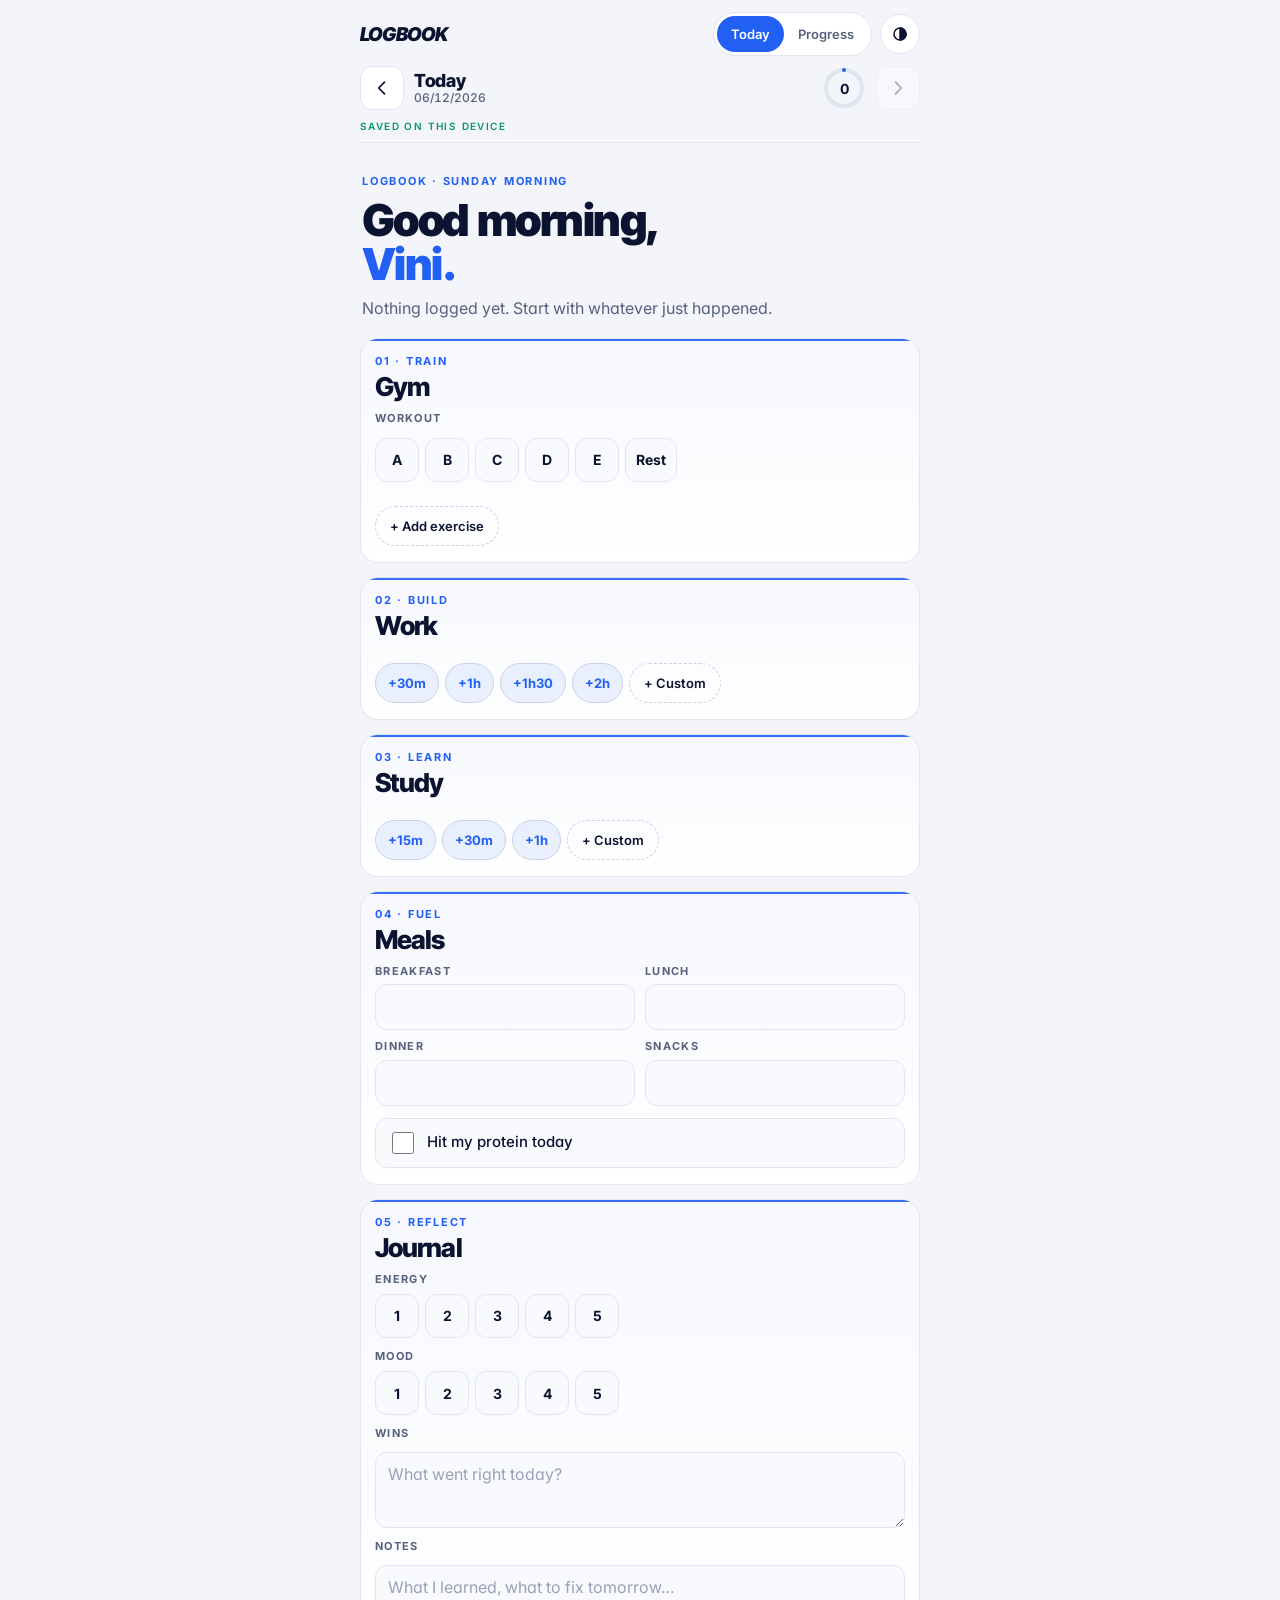
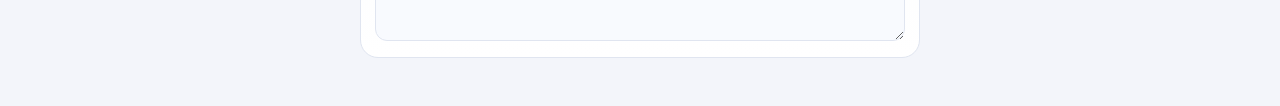
==== commit bba5c76e: "Add Supabase sync: email+password sign-in, offline-first per-day merge Co-Authored-By: Claude Opus 5" ====
--- a/index.html
+++ b/index.html
@@ -155,6 +155,20 @@
       <div class="sechead"><div class="tt"><span class="kick">Learning · 28 days</span><h2>Study topics</h2></div></div>
       <div style="overflow-x:auto"><table><tbody id="topics"></tbody></table></div>
     </section>
+    <section class="card" id="syncCard">
+      <div class="sechead"><div class="tt"><span class="kick">Sync</span><h2>Phone + PC</h2></div><div class="side"><span class="check"></span></div></div>
+      <form id="signinForm" class="signin">
+        <p class="muted">Sign in once on each device. Logging still works with no signal; it syncs when you're back online.</p>
+        <input type="email" id="sEmail" autocomplete="username" inputmode="email" autocapitalize="off" placeholder="Email" required>
+        <input type="password" id="sPass" autocomplete="current-password" placeholder="Password" required>
+        <button class="primary" type="submit" id="sBtn">Sign in</button>
+        <div class="hint" id="sMsg" role="alert"></div>
+      </form>
+      <div id="syncOn" hidden>
+        <p class="muted" id="syncWho"></p>
+        <div class="actions"><button class="pill" id="syncNowBtn">Sync now</button><button class="add" id="signOutBtn">Sign out</button></div>
+      </div>
+    </section>
     <section class="card">
       <div class="sechead"><div class="tt"><span class="kick">Safety</span><h2>Backup</h2></div></div>
       <div class="actions"><button class="add" id="exportBtn">Export backup (.json)</button><button class="add" id="importBtn">Import backup</button></div>
@@ -164,6 +178,7 @@
   </main>
 </div>
 
+<script src="sync.js"></script>
 <script src="app.js"></script>
 </body>
 </html>
--- a/styles.css
+++ b/styles.css
@@ -144,6 +144,18 @@
 .toggle{display:flex;align-items:center;gap:10px;min-height:48px;padding:10px 12px;border:1px solid var(--line);border-radius:12px;cursor:pointer;user-select:none;background:var(--field);font-weight:500}
 .toggle input{width:22px;height:22px;min-height:0;accent-color:var(--good)}
 .scale{display:flex;flex-direction:column;gap:8px}
+
+/* ---------- sync card ---------- */
+.signin{display:flex;flex-direction:column;gap:8px}
+.muted{margin:0;color:var(--muted);font-size:14px}
+.muted b{color:var(--fg);font-weight:600}
+#syncOn{display:flex;flex-direction:column;gap:12px}
+#syncCard .check{display:none}
+#syncCard.done .check{display:grid}
+#syncCard.done .kick::after{content:" · On"}
+.primary{border:0;background:var(--accent);color:var(--on-accent);font:700 15px var(--body);min-height:48px;border-radius:999px;cursor:pointer;
+  transition:transform .12s var(--ease),opacity .2s}
+.primary:active{transform:scale(.97)} .primary:disabled{opacity:.6}
 
 /* ---------- progress ---------- */
 .goals{padding:14px 14px 4px;gap:0}
@@ -195,4 +207,27 @@
 
 @media (max-width:400px){.row.gym,.colhead{grid-template-columns:1fr 52px 38px 38px 26px;gap:5px}}
 @media (max-width:380px){.hero h1{font-size:38px} .brand{font-size:16px} .tabs button{padding:0 11px}}
-@media (prefers-reduced-motion:reduce){*{transition:none!important}}
+/* ---------- motion (subtle, purposeful; all off with Reduce Motion) ---------- */
+:root{--ease:cubic-bezier(.2,.7,.2,1)}
+@keyframes rise{from{opacity:0;transform:translateY(8px)}}
+@keyframes slide{from{opacity:0;transform:translateX(var(--dx,0))}}
+@keyframes pop{from{opacity:0;transform:scale(.4)}60%{transform:scale(1.08)}}
+@keyframes turn{from{opacity:0;transform:rotate(-90deg) scale(.7)}}
+.enter{animation:rise .32s var(--ease) both}
+.enter-x{animation:slide .28s var(--ease) both}
+.row-new{animation:rise .24s var(--ease) both}
+.check:not([hidden]){animation:pop .34s var(--ease) both}
+.turn{animation:turn .35s var(--ease) both}
+details.goal[open] .gdetail{animation:rise .22s var(--ease) both}
+section.card::before{transition:background-color .3s}
+.chip,.quick,.add,.pill,.loadlast,.iconbtn{transition:transform .12s var(--ease),background-color .2s,border-color .2s,color .2s}
+.chip:active,.quick:active,.add:active,.pill:active,.loadlast:active,.iconbtn:not(:disabled):active{transform:scale(.96)}
+/* tabs: one blue pill that slides under the selected tab */
+.tabs{position:relative}
+.tabs::before{content:"";position:absolute;top:3px;bottom:3px;left:3px;width:var(--tw,0);transform:translateX(var(--tx,0));
+  background:var(--accent);border-radius:999px}
+.tabs.ready::before{transition:transform .32s var(--ease),width .32s var(--ease)}
+.tabs button{position:relative;z-index:1;transition:color .25s}
+.tabs button[aria-selected="true"]{background:none}
+::view-transition-old(root),::view-transition-new(root){animation-duration:.32s;animation-timing-function:ease}
+@media (prefers-reduced-motion:reduce){*,*::before,*::after{transition:none!important;animation:none!important}}
